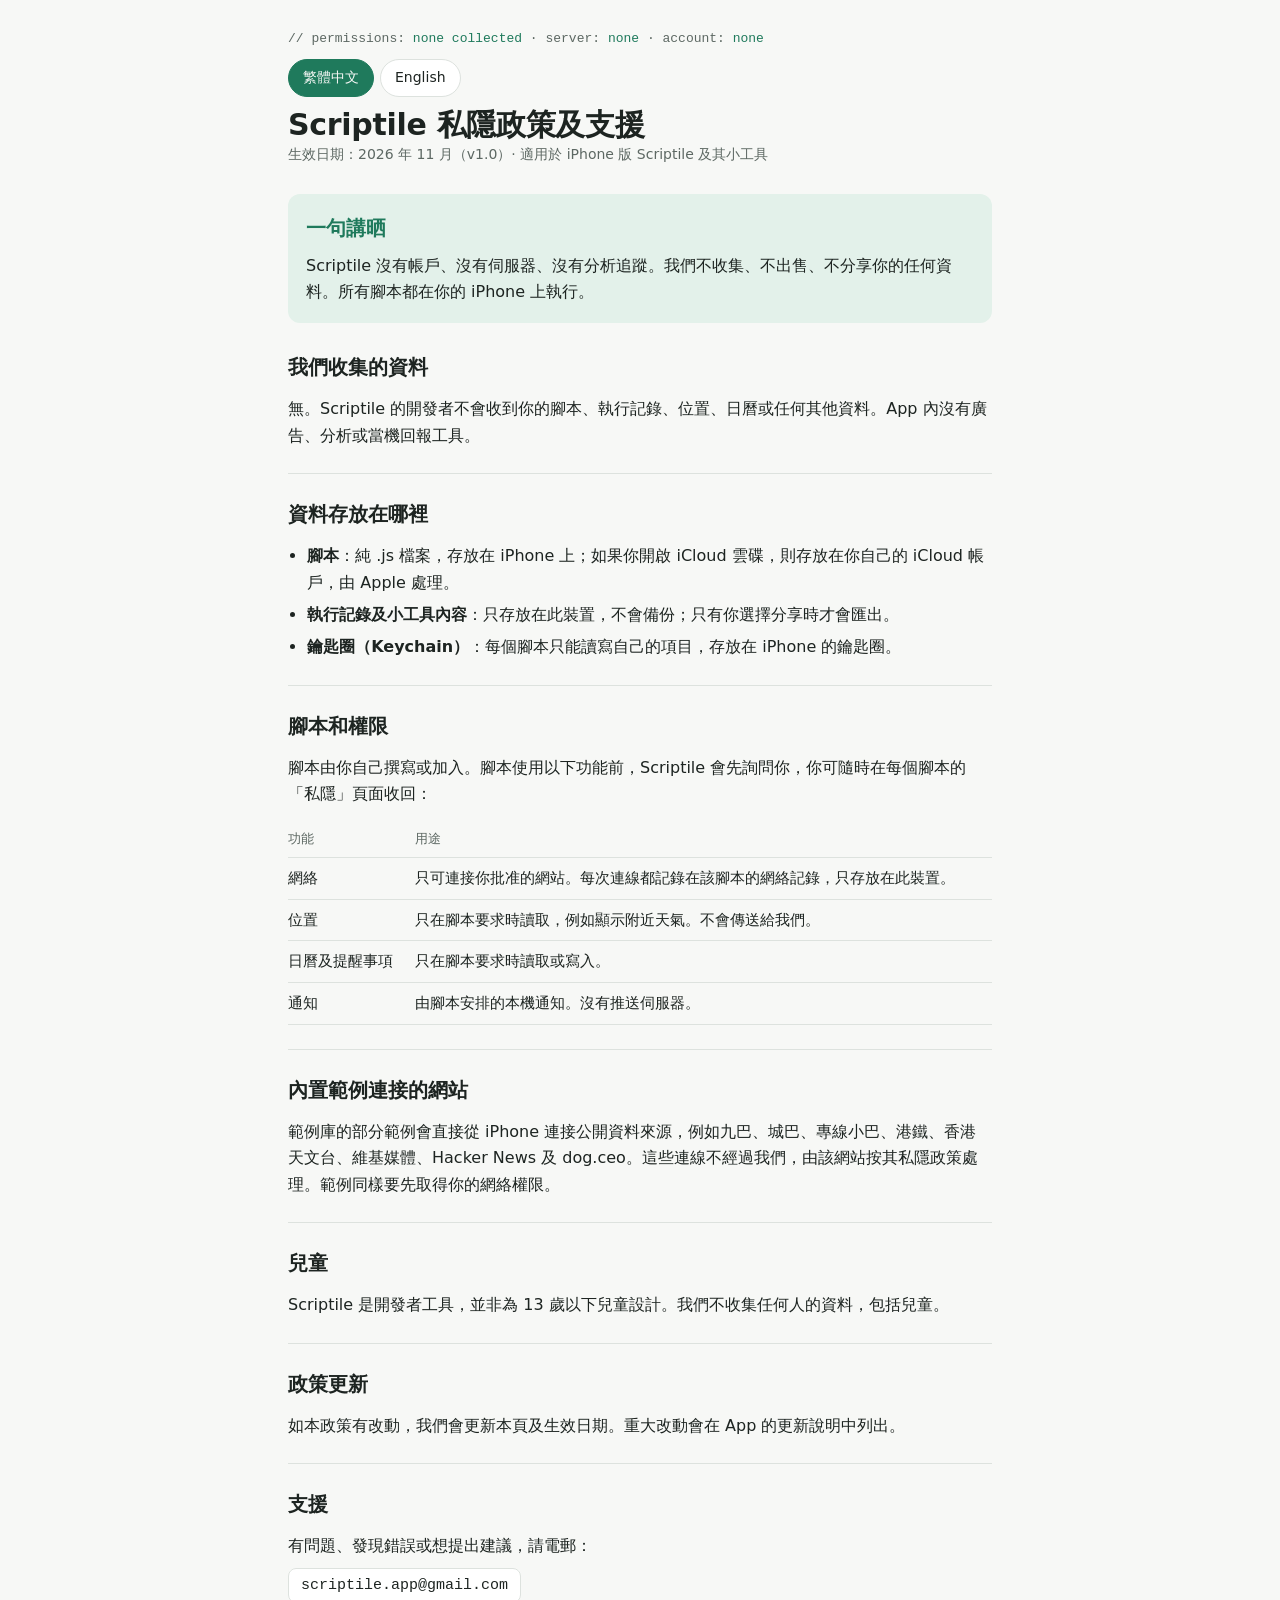
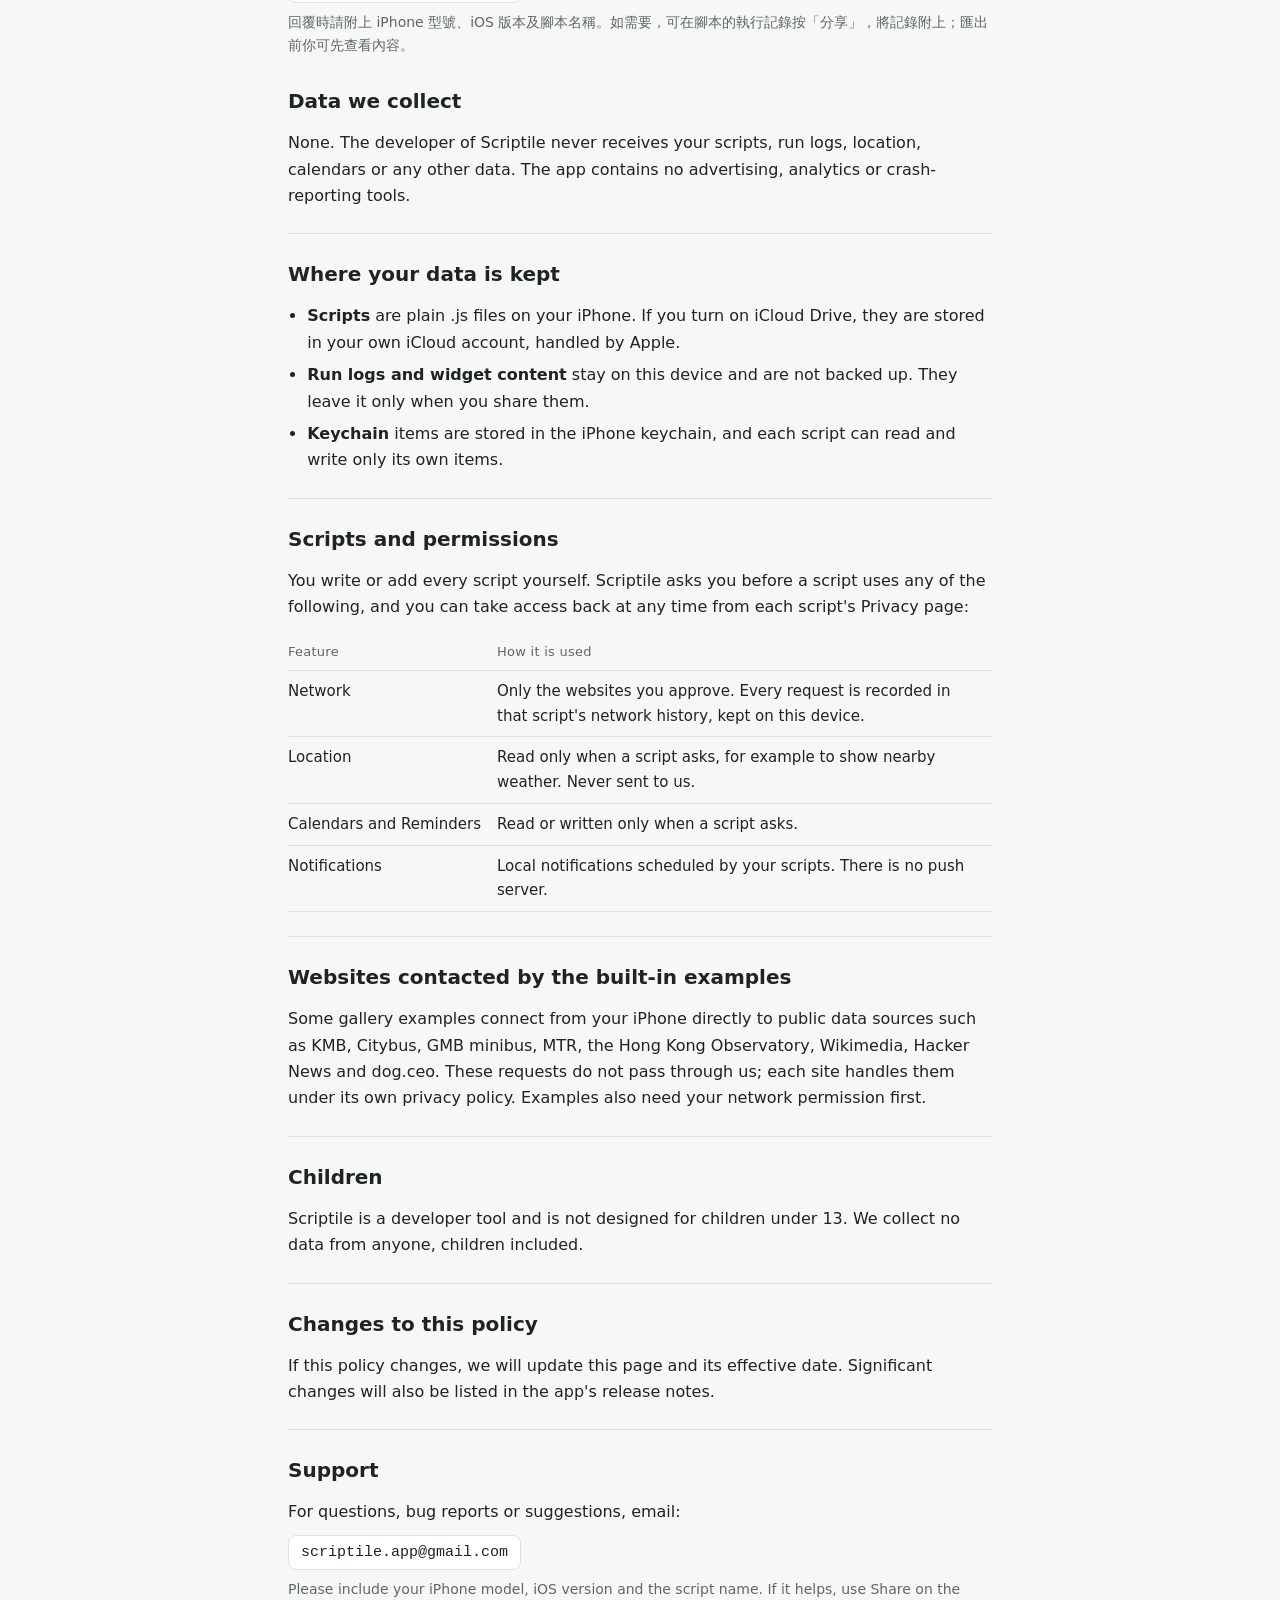
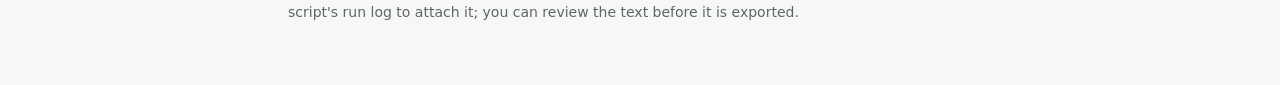
==== privacy/index.html @ a436cd3e "Privacy policy and support page" ====
<!doctype html><html><head><meta charset="utf-8"><title>Scriptile</title><meta http-equiv="refresh" content="0; url=/"><link rel="canonical" href="https://scriptile.github.io/"></head><body><a href="/">Scriptile privacy policy and support</a></body></html>
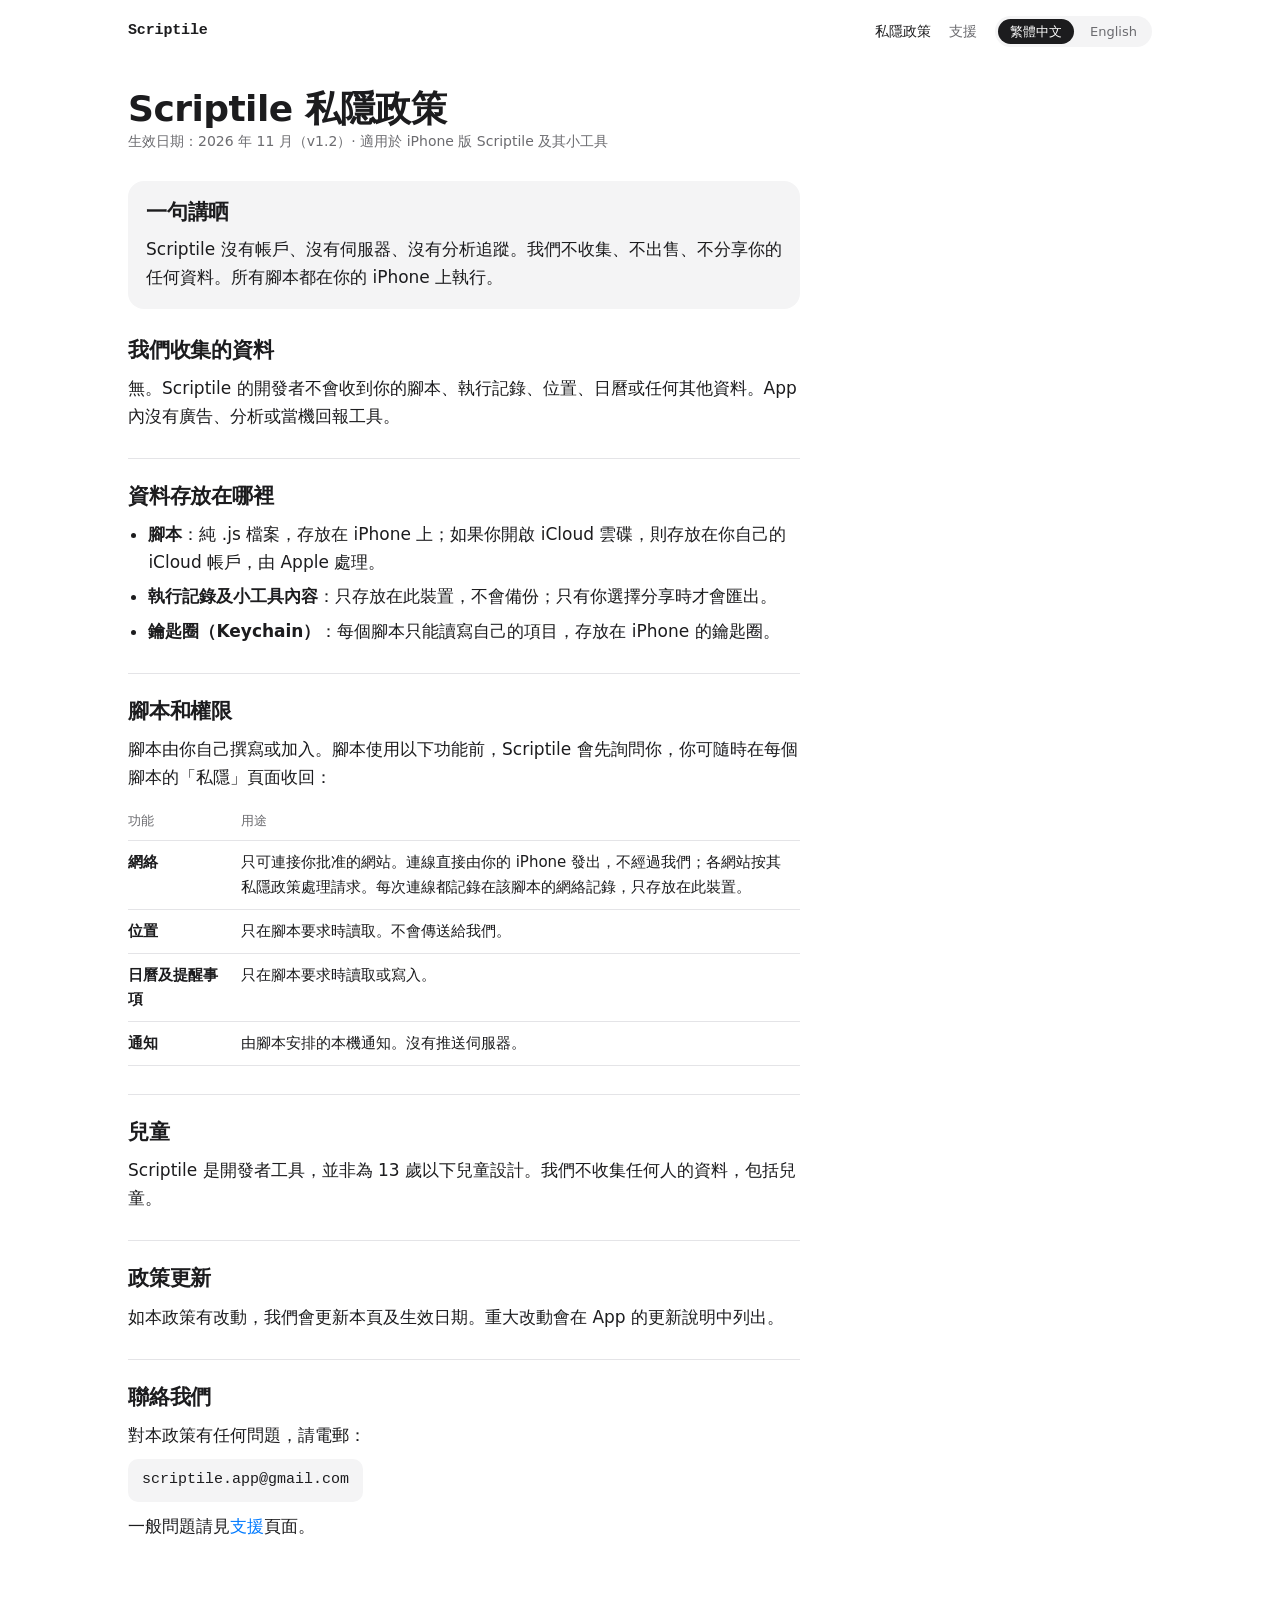
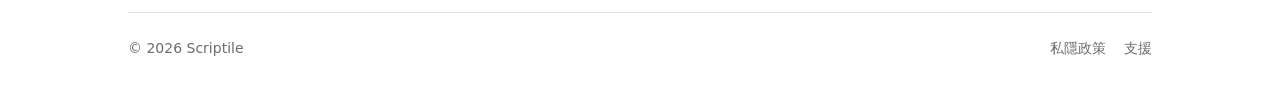
==== commit 0f318f39: "Site for 1.2: landing page with screenshots, separate privacy and support pages, monochrome look; dr" ====
--- a/privacy/index.html
+++ b/privacy/index.html
@@ -1 +1,130 @@
-<!doctype html><html><head><meta charset="utf-8"><title>Scriptile</title><meta http-equiv="refresh" content="0; url=/"><link rel="canonical" href="https://scriptile.github.io/"></head><body><a href="/">Scriptile privacy policy and support</a></body></html>
+<!doctype html>
+<html lang="zh-Hant">
+<head>
+<meta charset="utf-8">
+<meta name="viewport" content="width=device-width, initial-scale=1">
+<title>Scriptile Privacy Policy 私隱政策</title>
+<meta name="description" content="Scriptile privacy policy: no data collected, no account, no server, no analytics. 私隱政策：不收集任何資料。">
+<link rel="canonical" href="https://scriptile.github.io/privacy/">
+<meta name="color-scheme" content="light dark">
+<link rel="stylesheet" href="/site.css">
+</head>
+<body>
+<div class="wrap">
+  <header class="top">
+    <a class="brand" href="/">Scriptile</a>
+    <nav aria-label="Site">
+      <a href="/privacy/" aria-current="page"><span lang="zh-Hant" data-l="zh">私隱政策</span><span lang="en" data-l="en" hidden>Privacy</span></a>
+      <a href="/support/"><span lang="zh-Hant" data-l="zh">支援</span><span lang="en" data-l="en" hidden>Support</span></a>
+      <div class="switch" role="group" aria-label="Language">
+        <button type="button" aria-pressed="true" data-l="zh">繁體中文</button>
+        <button type="button" aria-pressed="false" data-l="en">English</button>
+      </div>
+    </nav>
+  </header>
+
+  <main class="narrow">
+    <div class="page">
+<div class="heading" lang="zh-Hant" data-l="zh">
+<div><h1>Scriptile 私隱政策</h1></div><p class="meta">生效日期：2026 年 11 月（v1.2）· 適用於 iPhone 版 Scriptile 及其小工具</p>
+</div>
+<div class="heading" lang="en" data-l="en" hidden>
+<div><h1>Scriptile Privacy Policy</h1></div><p class="meta">Effective: November 2026 (v1.2) · Covers the Scriptile iPhone app and its widgets</p>
+</div>
+<div lang="zh-Hant" data-l="zh">
+<div class="summary"><h2>一句講晒</h2><p>Scriptile 沒有帳戶、沒有伺服器、沒有分析追蹤。我們不收集、不出售、不分享你的任何資料。所有腳本都在你的 iPhone 上執行。</p></div>
+</div>
+<div lang="en" data-l="en" hidden>
+<div class="summary"><h2>In short</h2><p>Scriptile has no account, no server and no analytics. We do not collect, sell or share any of your data. Every script runs on your iPhone.</p></div>
+</div>
+<div class="doc" lang="zh-Hant" data-l="zh">
+<section>
+  <h2>我們收集的資料</h2>
+  <p>無。Scriptile 的開發者不會收到你的腳本、執行記錄、位置、日曆或任何其他資料。App 內沒有廣告、分析或當機回報工具。</p>
+</section>
+<section>
+  <h2>資料存放在哪裡</h2>
+  <ul>
+    <li><b>腳本</b>：純 .js 檔案，存放在 iPhone 上；如果你開啟 iCloud 雲碟，則存放在你自己的 iCloud 帳戶，由 Apple 處理。</li>
+    <li><b>執行記錄及小工具內容</b>：只存放在此裝置，不會備份；只有你選擇分享時才會匯出。</li>
+    <li><b>鑰匙圈（Keychain）</b>：每個腳本只能讀寫自己的項目，存放在 iPhone 的鑰匙圈。</li>
+  </ul>
+</section>
+<section>
+  <h2>腳本和權限</h2>
+  <p>腳本由你自己撰寫或加入。腳本使用以下功能前，Scriptile 會先詢問你，你可隨時在每個腳本的「私隱」頁面收回：</p>
+  <div class="table"><table>
+    <tr><th>功能</th><th>用途</th></tr>
+    <tr><td>網絡</td><td>只可連接你批准的網站。連線直接由你的 iPhone 發出，不經過我們；各網站按其私隱政策處理請求。每次連線都記錄在該腳本的網絡記錄，只存放在此裝置。</td></tr>
+    <tr><td>位置</td><td>只在腳本要求時讀取。不會傳送給我們。</td></tr>
+    <tr><td>日曆及提醒事項</td><td>只在腳本要求時讀取或寫入。</td></tr>
+    <tr><td>通知</td><td>由腳本安排的本機通知。沒有推送伺服器。</td></tr>
+  </table></div>
+</section>
+<section>
+  <h2>兒童</h2>
+  <p>Scriptile 是開發者工具，並非為 13 歲以下兒童設計。我們不收集任何人的資料，包括兒童。</p>
+</section>
+<section>
+  <h2>政策更新</h2>
+  <p>如本政策有改動，我們會更新本頁及生效日期。重大改動會在 App 的更新說明中列出。</p>
+</section>
+<section>
+  <h2>聯絡我們</h2>
+  <p>對本政策有任何問題，請電郵：</p>
+  <p><a class="mail" href="mailto:scriptile.app@gmail.com">scriptile.app@gmail.com</a></p>
+  <p>一般問題請見<a href="/support/">支援</a>頁面。</p>
+</section>
+</div>
+<div class="doc" lang="en" data-l="en" hidden>
+<section>
+  <h2>Data we collect</h2>
+  <p>None. The developer of Scriptile never receives your scripts, run logs, location, calendars or any other data. The app contains no advertising, analytics or crash-reporting tools.</p>
+</section>
+<section>
+  <h2>Where your data is kept</h2>
+  <ul>
+    <li><b>Scripts</b> are plain .js files on your iPhone. If you turn on iCloud Drive, they are stored in your own iCloud account, handled by Apple.</li>
+    <li><b>Run logs and widget content</b> stay on this device and are not backed up. They leave it only when you share them.</li>
+    <li><b>Keychain</b> items are stored in the iPhone keychain, and each script can read and write only its own items.</li>
+  </ul>
+</section>
+<section>
+  <h2>Scripts and permissions</h2>
+  <p>You write or add every script yourself. Scriptile asks you before a script uses any of the following, and you can take access back at any time from each script's Privacy page:</p>
+  <div class="table"><table>
+    <tr><th>Feature</th><th>How it is used</th></tr>
+    <tr><td>Network</td><td>Only the websites you approve. Requests go directly from your iPhone, not through us, and each site handles them under its own privacy policy. Every request is recorded in that script's network history, kept on this device.</td></tr>
+    <tr><td>Location</td><td>Read only when a script asks. Never sent to us.</td></tr>
+    <tr><td>Calendars and Reminders</td><td>Read or written only when a script asks.</td></tr>
+    <tr><td>Notifications</td><td>Local notifications scheduled by your scripts. There is no push server.</td></tr>
+  </table></div>
+</section>
+<section>
+  <h2>Children</h2>
+  <p>Scriptile is a developer tool and is not designed for children under 13. We collect no data from anyone, children included.</p>
+</section>
+<section>
+  <h2>Changes to this policy</h2>
+  <p>If this policy changes, we will update this page and its effective date. Significant changes will also be listed in the app's release notes.</p>
+</section>
+<section>
+  <h2>Contact</h2>
+  <p>Questions about this policy:</p>
+  <p><a class="mail" href="mailto:scriptile.app@gmail.com">scriptile.app@gmail.com</a></p>
+  <p>For general help, see <a href="/support/">Support</a>.</p>
+</section>
+</div>
+    </div>
+  </main>
+  <footer>
+    <span>© 2026 Scriptile</span>
+    <nav aria-label="Footer">
+      <a href="/privacy/"><span lang="zh-Hant" data-l="zh">私隱政策</span><span lang="en" data-l="en" hidden>Privacy</span></a>
+      <a href="/support/"><span lang="zh-Hant" data-l="zh">支援</span><span lang="en" data-l="en" hidden>Support</span></a>
+    </nav>
+  </footer>
+</div>
+<script src="/site.js"></script>
+</body>
+</html>
--- a/site.css
+++ b/site.css
@@ -0,0 +1,131 @@
+/* Scriptile site: monochrome, system fonts, light and dark. */
+:root {
+  --bg: #ffffff;
+  --fg: #1c1c1e;
+  --muted: #6c6c70;
+  --card: #f4f4f5;
+  --line: #e4e4e7;
+  --accent: #007aff;
+  --font-body: -apple-system, "SF Pro Text", "PingFang HK", system-ui, sans-serif;
+  --font-zh: -apple-system, "PingFang HK", system-ui, sans-serif;
+  --font-mono: ui-monospace, "SF Mono", Menlo, monospace;
+  color-scheme: light dark;
+}
+@media (prefers-color-scheme: dark) {
+  :root {
+    --bg: #000000; --fg: #f2f2f7; --muted: #98989d; --card: #1c1c1e; --line: #2c2c2e; --accent: #0a84ff;
+  }
+}
+* { box-sizing: border-box; }
+html { -webkit-text-size-adjust: 100%; }
+html, body { margin: 0; }
+body {
+  background: var(--bg); color: var(--fg); font-family: var(--font-body);
+  font-size: 16px; line-height: 1.65; overflow-x: hidden;
+  padding-left: max(16px, env(safe-area-inset-left, 0px));
+  padding-right: max(16px, env(safe-area-inset-right, 0px));
+}
+body.zh { font-family: var(--font-zh); }
+[hidden] { display: none !important; }
+a { color: var(--accent); text-decoration: none; }
+a:hover { text-decoration: underline; }
+a:focus-visible, button:focus-visible { outline: 2px solid var(--accent); outline-offset: 2px; border-radius: 4px; }
+h1, h2, h3, p, ul, pre, figure { margin: 0; }
+h1 { font-size: 30px; line-height: 1.2; letter-spacing: -0.015em; text-wrap: balance; }
+h2 { font-size: 21px; line-height: 1.3; letter-spacing: -0.01em; text-wrap: balance; }
+h3 { font-size: 16px; line-height: 1.4; }
+.meta { color: var(--muted); font-size: 14px; }
+.mono { font-family: var(--font-mono); }
+
+.wrap { max-width: 64rem; margin: 0 auto; }
+.narrow { max-width: 42rem; }
+
+/* top bar */
+.top { display: flex; flex-wrap: wrap; align-items: center; justify-content: space-between; gap: 10px 16px; padding-block: 16px; }
+.brand { font-family: var(--font-mono); font-size: 15px; font-weight: 600; color: var(--fg); letter-spacing: -0.01em; }
+.brand:hover { text-decoration: none; }
+.top nav { display: flex; align-items: center; gap: 18px; font-size: 14px; }
+.top nav a { color: var(--muted); }
+.top nav a[aria-current="page"] { color: var(--fg); }
+.switch { display: flex; gap: 4px; padding: 3px; background: var(--card); border-radius: 999px; }
+.switch button {
+  font: inherit; font-size: 13px; line-height: 1; padding: 6px 12px; border-radius: 999px;
+  border: 0; background: transparent; color: var(--muted); cursor: pointer;
+}
+.switch button[aria-pressed="true"] { background: var(--fg); color: var(--bg); }
+
+main { display: grid; gap: 56px; padding-block: 24px 72px; }
+.page { display: grid; gap: 28px; }
+
+/* hero */
+.hero { display: grid; gap: 28px; padding-top: 12px; }
+.hero-copy { display: grid; gap: 16px; align-content: start; }
+.hero h1 { font-size: 44px; letter-spacing: -0.03em; }
+.pitch { font-size: 19px; line-height: 1.5; max-width: 34rem; text-wrap: pretty; }
+.soon { justify-self: start; display: inline-flex; align-items: center; gap: 8px; border: 1px solid var(--line); border-radius: 999px; padding: 7px 14px; font-size: 14px; color: var(--muted); }
+.soon::before { content: ""; width: 6px; height: 6px; border-radius: 50%; background: var(--fg); }
+pre.code {
+  background: var(--card); border-radius: 14px; padding: 16px 18px; overflow-x: auto;
+  font-family: var(--font-mono); font-size: 13px; line-height: 1.7; color: var(--fg); align-self: start;
+}
+.code .c { color: var(--muted); }
+
+/* screenshots */
+.shots { display: grid; gap: 12px; }
+.strip {
+  display: flex; gap: 12px; overflow-x: auto; scroll-snap-type: x proximity;
+  margin-inline: -16px; padding-inline: 16px; scroll-padding-inline: 16px; padding-bottom: 8px;
+  scrollbar-width: none;
+}
+.strip::-webkit-scrollbar { display: none; }
+.slot {
+  flex: 0 0 auto; width: min(58vw, 210px); aspect-ratio: 1320 / 2868; scroll-snap-align: start;
+  background: var(--card); border: 1px solid var(--line); border-radius: 22px; overflow: hidden;
+}
+.slot img { display: block; width: 100%; height: 100%; object-fit: cover; }
+
+/* features */
+.features { display: grid; gap: 12px; }
+.card { background: var(--card); border-radius: 18px; padding: 22px 20px; display: grid; gap: 14px; align-content: start; }
+ul.pts { list-style: none; padding: 0; display: grid; gap: 10px; }
+ul.pts li { position: relative; padding-left: 18px; }
+ul.pts li::before { content: ""; position: absolute; left: 2px; top: 0.72em; width: 5px; height: 5px; background: var(--muted); border-radius: 1px; }
+.note { color: var(--muted); font-size: 15px; display: grid; gap: 6px; }
+
+/* private block */
+.private { border-top: 1px solid var(--line); padding-top: 28px; display: grid; gap: 12px; }
+.private p { max-width: 40rem; }
+.private .k { font-family: var(--font-mono); font-size: 13px; color: var(--muted); }
+
+/* text pages */
+.doc { display: grid; gap: 28px; }
+.doc section { display: grid; gap: 10px; }
+.doc section + section { border-top: 1px solid var(--line); padding-top: 24px; }
+.doc ul { padding-left: 1.2em; display: grid; gap: 6px; }
+.summary { background: var(--card); border-radius: 16px; padding: 18px; display: grid; gap: 8px; }
+table { border-collapse: collapse; width: 100%; font-size: 15px; }
+.table { overflow-x: auto; }
+th, td { text-align: left; padding: 9px 12px 9px 0; border-bottom: 1px solid var(--line); vertical-align: top; }
+th { font-size: 13px; color: var(--muted); font-weight: 500; }
+td:first-child { font-weight: 600; padding-right: 16px; min-width: 7em; }
+.mail { display: inline-block; font-family: var(--font-mono); font-size: 15px; background: var(--card); border-radius: 10px; padding: 9px 14px; color: var(--fg); user-select: all; overflow-wrap: anywhere; }
+.mail:hover { text-decoration: none; }
+.faq { display: grid; gap: 22px; }
+.faq > div { display: grid; gap: 6px; }
+
+footer { border-top: 1px solid var(--line); padding-block: 24px 40px; display: flex; flex-wrap: wrap; gap: 8px 20px; justify-content: space-between; font-size: 14px; color: var(--muted); }
+footer nav { display: flex; gap: 18px; }
+footer a { color: var(--muted); }
+footer a:hover { color: var(--fg); }
+
+@media (min-width: 720px) {
+  body { font-size: 17px; }
+  h1 { font-size: 36px; }
+  .hero { grid-template-columns: 1.1fr 1fr; gap: 48px; align-items: center; }
+  .hero h1 { font-size: 64px; }
+  .features { grid-template-columns: 1fr 1fr; gap: 16px; }
+  .strip { margin-inline: 0; padding-inline: 0; scroll-padding-inline: 0; }
+  .slot { width: 200px; }
+  .card { padding: 26px 24px; }
+}
+code { font-family: var(--font-mono); font-size: 0.88em; }
